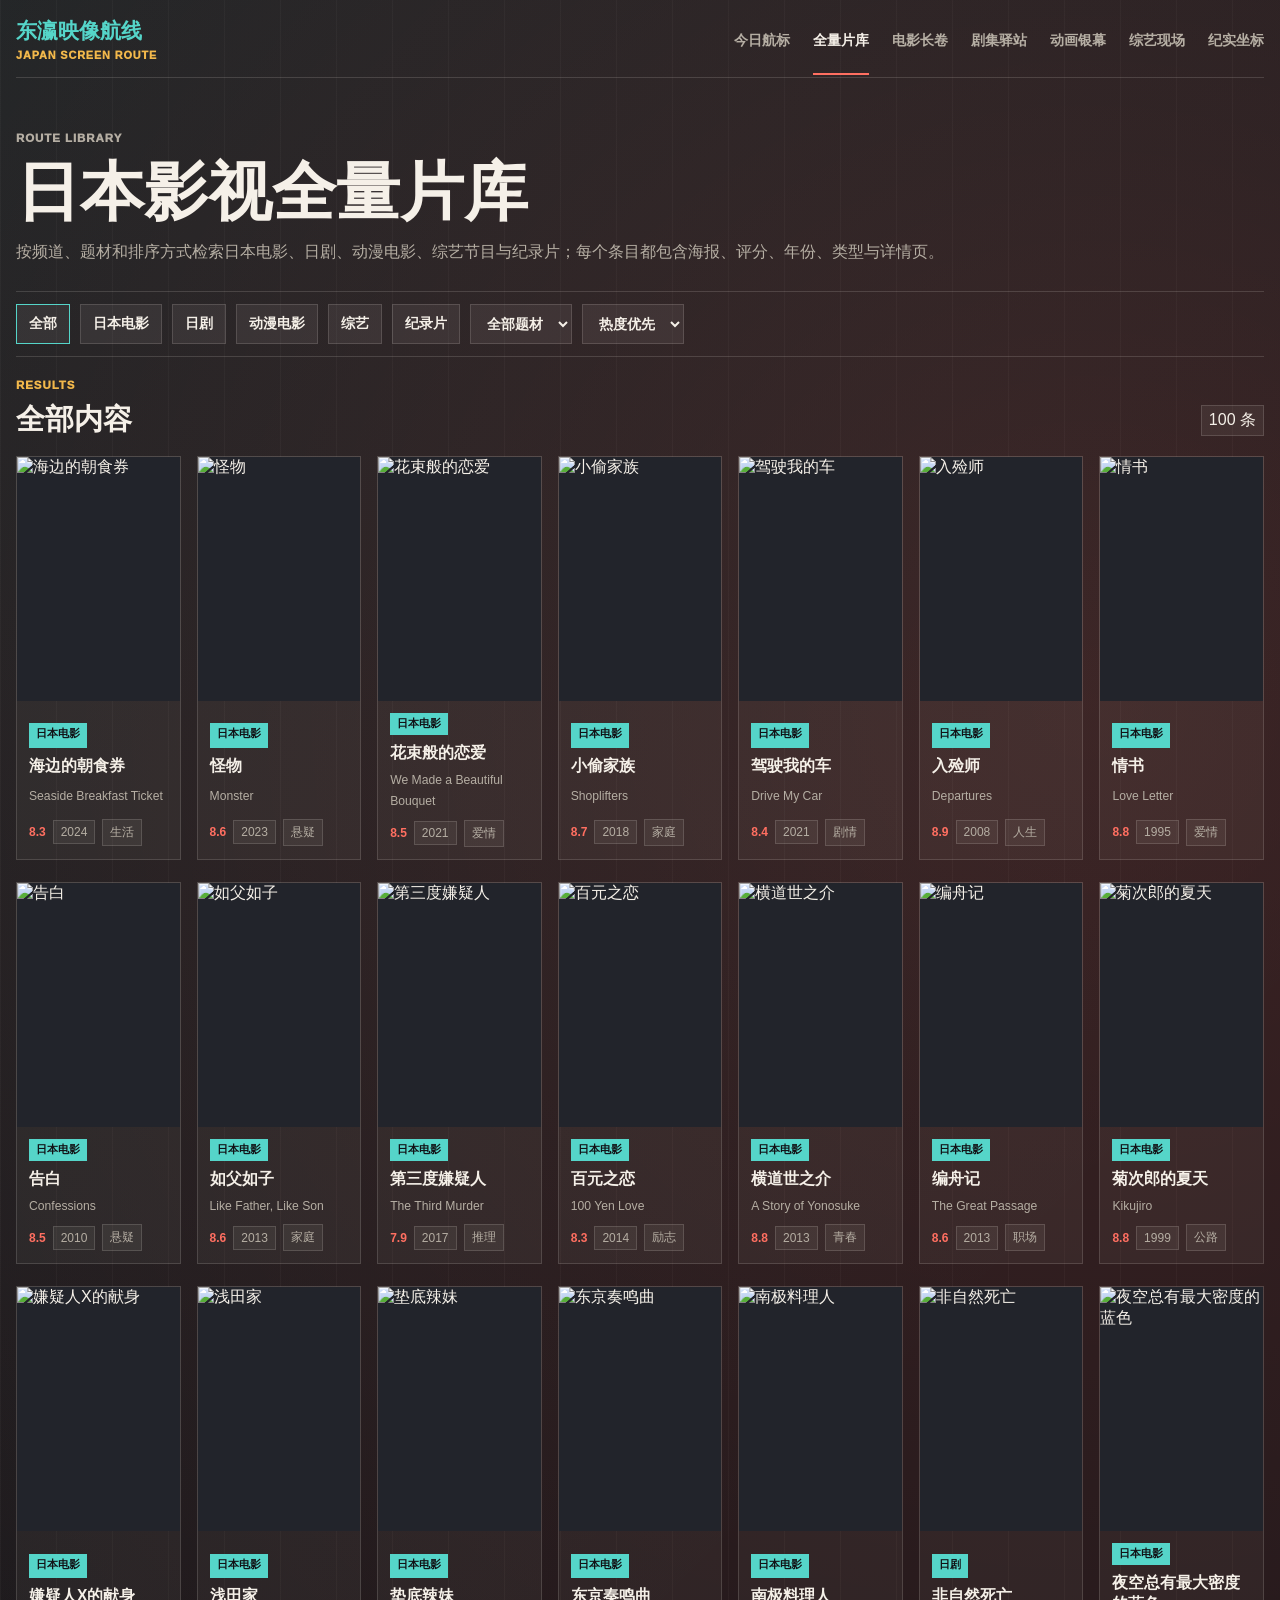
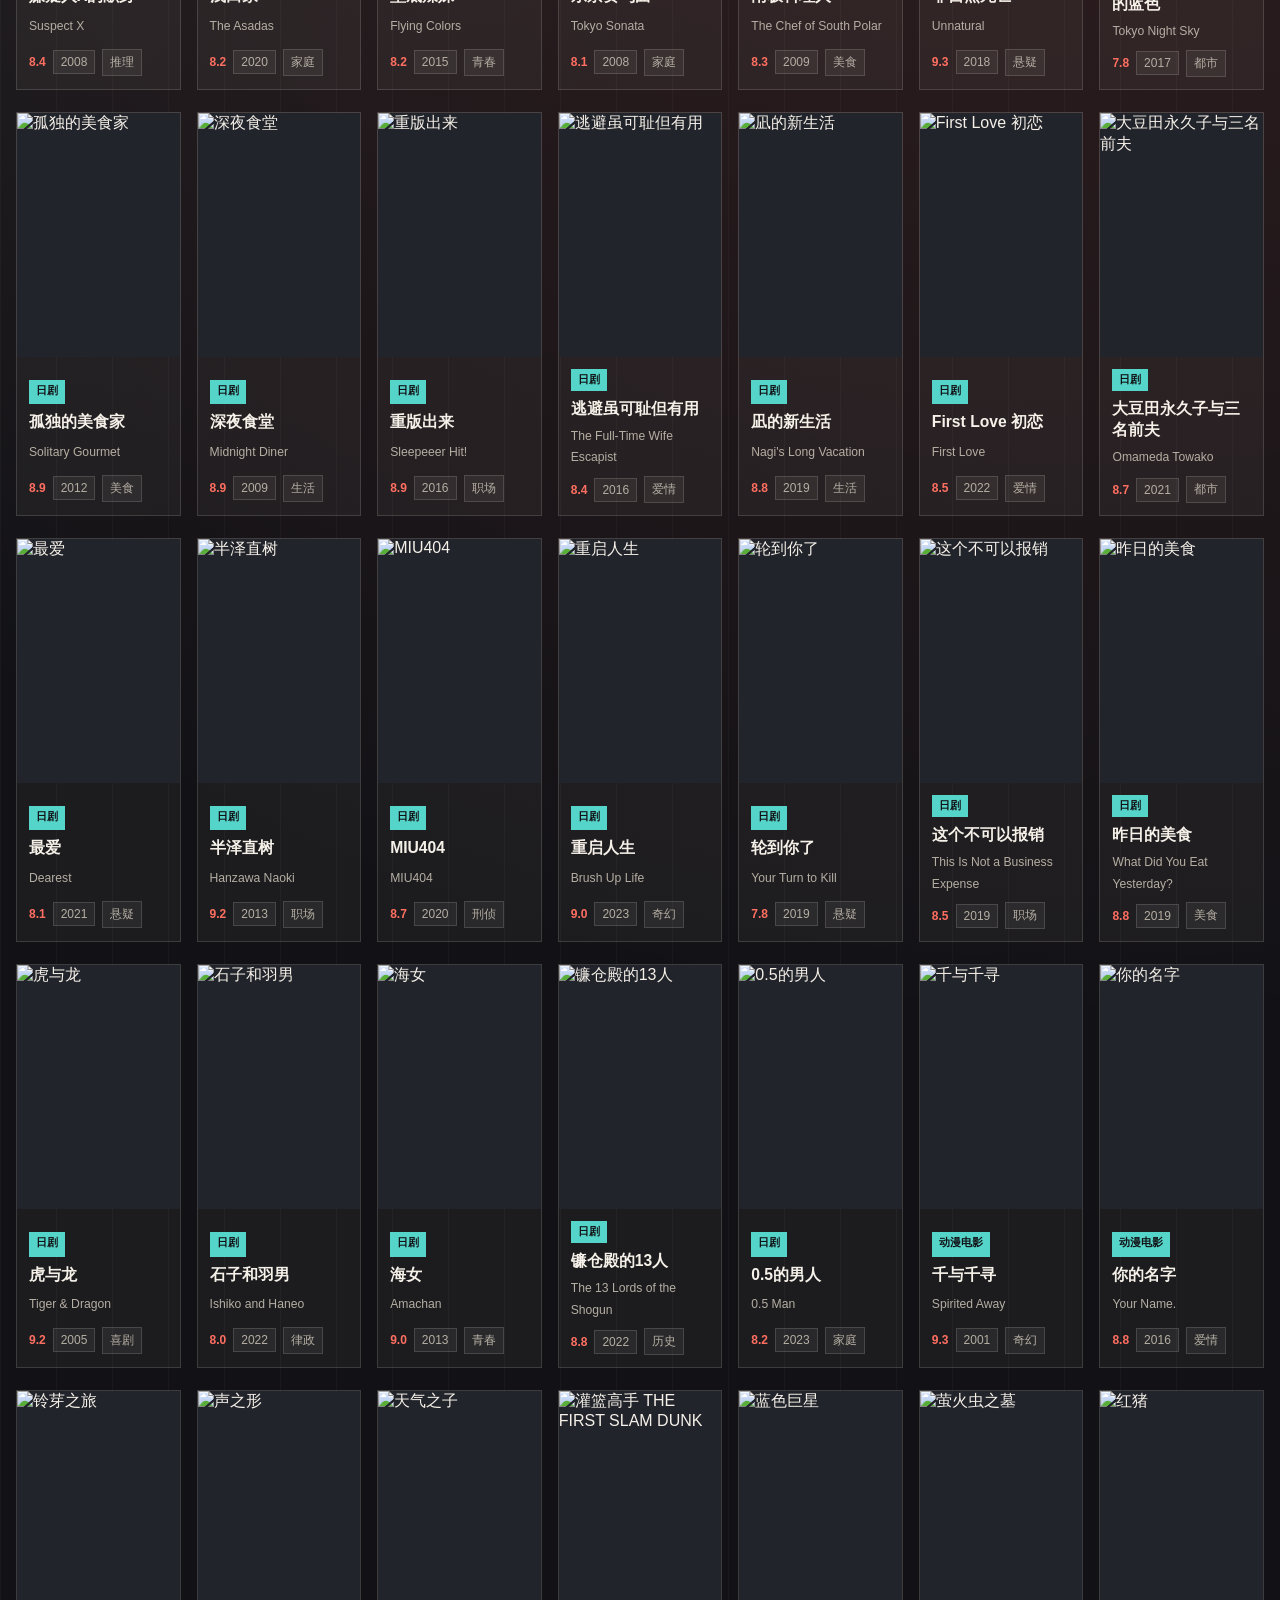
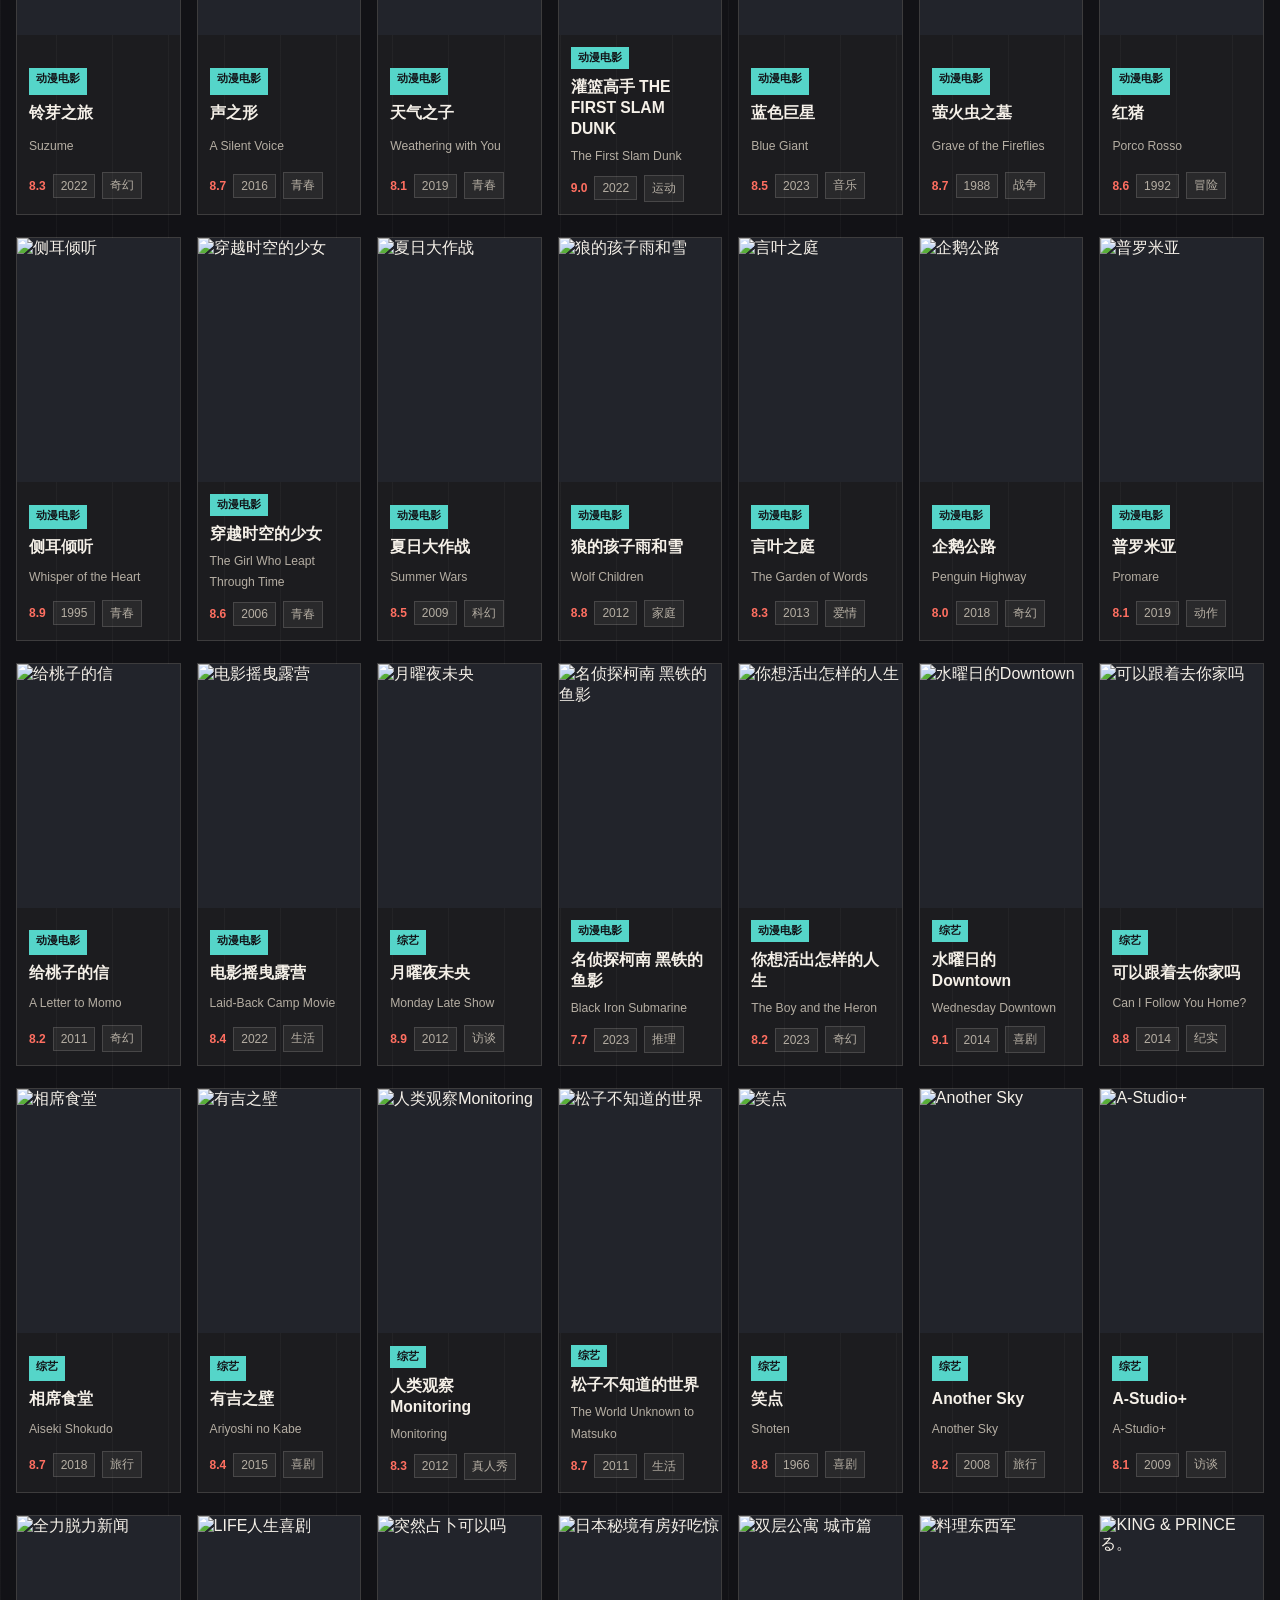
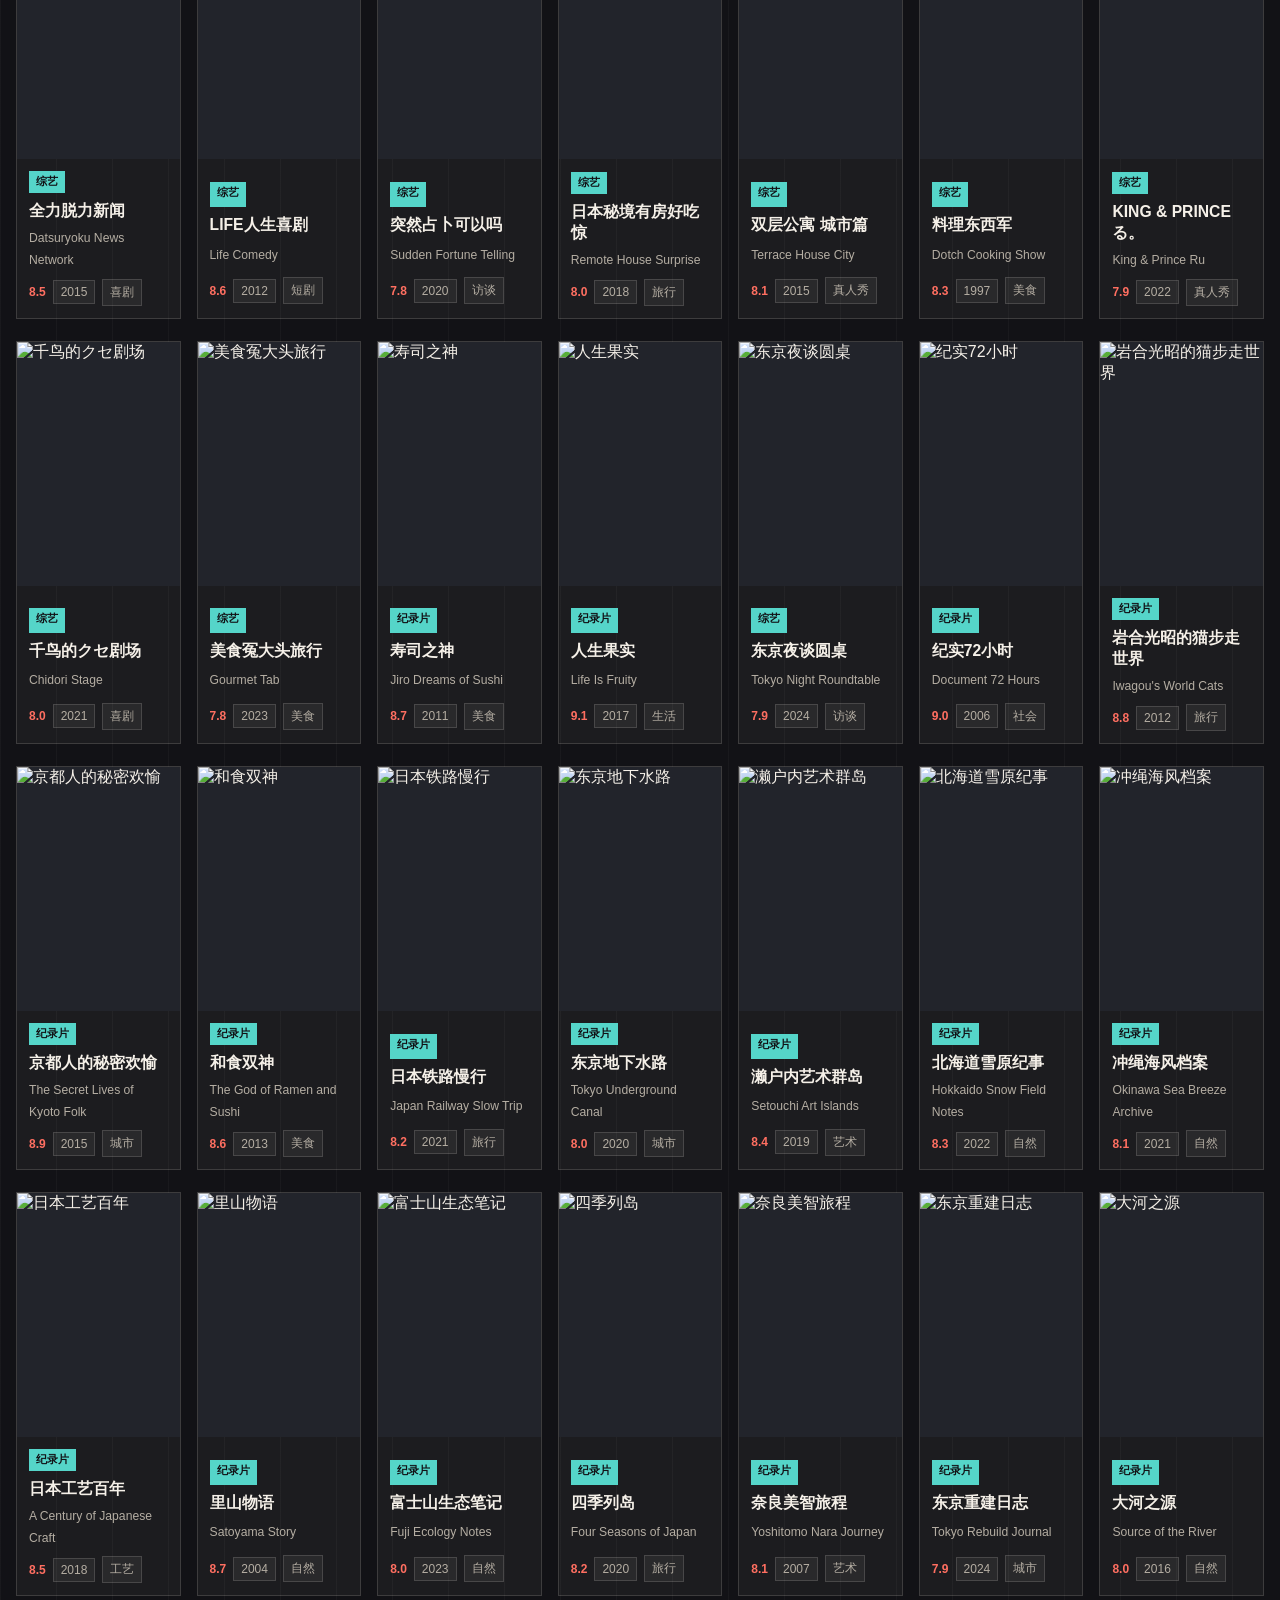
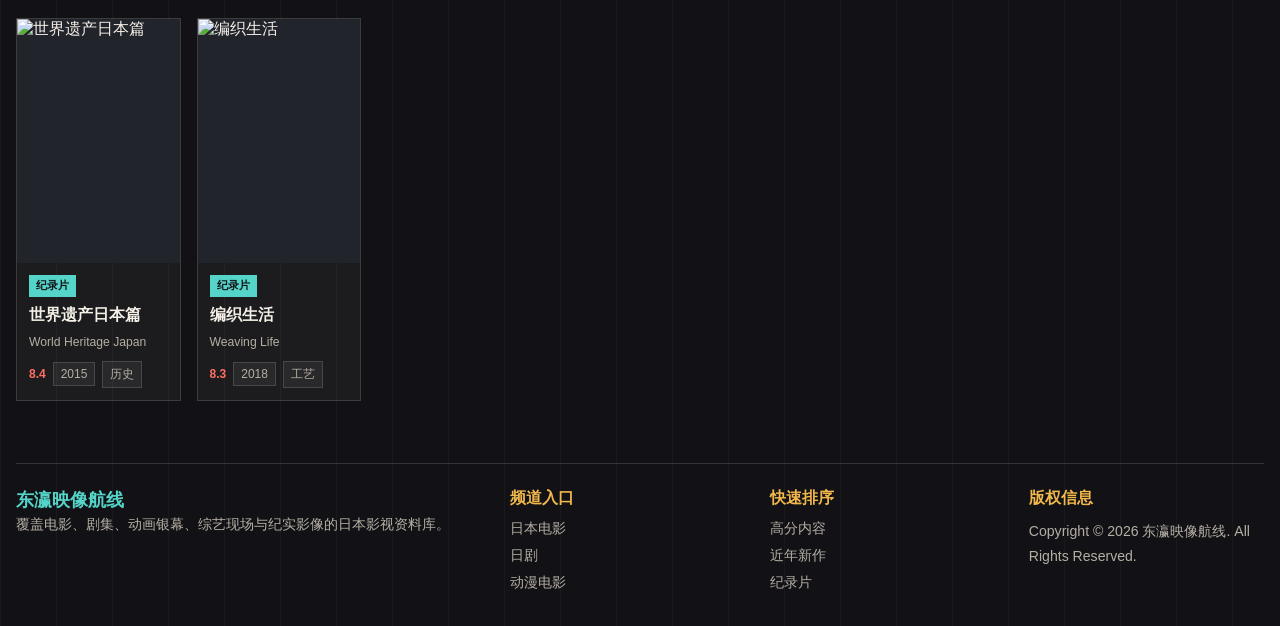
==== library.html @ 19ea22ec "Create site0004 Japan screen route" ====
<!doctype html>
<html lang="zh-CN">
  <head>
    <meta charset="UTF-8" />
    <meta name="viewport" content="width=device-width, initial-scale=1.0" />
    <title>东瀛映像航线片库_日本电影日剧动漫电影综艺纪录片80部以上内容大全</title>
    <meta name="keywords" content="东瀛映像航线片库,日本电影片库,日剧大全,日本动漫电影片单,日本综艺推荐,日本纪录片大全,高清日本影视资料,日本电影排行榜,日本影视检索" />
    <meta name="description" content="东瀛映像航线片库收录80部以上日本电影、日剧、动漫电影、综艺与纪录片条目，支持按频道、题材、热度、评分和年份筛选，覆盖高分经典、热门新作与冷门佳作。" />
    <link rel="stylesheet" href="./styles.css" />
  </head>
  <body data-page="library">
    <header class="masthead">
      <a class="brand" href="./index.html" aria-label="东瀛映像航线首页">
        <strong>东瀛映像航线</strong>
        <span>JAPAN SCREEN ROUTE</span>
      </a>
      <nav class="nav" aria-label="主导航">
        <a href="./index.html">今日航标</a>
        <a class="active" href="./library.html">全量片库</a>
        <a href="./library.html?kind=日本电影">电影长卷</a>
        <a href="./library.html?kind=日剧">剧集驿站</a>
        <a href="./library.html?kind=动漫电影">动画银幕</a>
        <a href="./library.html?kind=综艺">综艺现场</a>
        <a href="./library.html?kind=纪录片">纪实坐标</a>
      </nav>
    </header>

    <main>
      <section class="page-heading">
        <p class="label">Route Library</p>
        <h1>日本影视全量片库</h1>
        <p>按频道、题材和排序方式检索日本电影、日剧、动漫电影、综艺节目与纪录片；每个条目都包含海报、评分、年份、类型与详情页。</p>
      </section>

      <section class="toolline" aria-label="片库筛选">
        <button data-kind="全部">全部</button>
        <button data-kind="日本电影">日本电影</button>
        <button data-kind="日剧">日剧</button>
        <button data-kind="动漫电影">动漫电影</button>
        <button data-kind="综艺">综艺</button>
        <button data-kind="纪录片">纪录片</button>
        <select id="genreSelect" aria-label="题材筛选">
          <option value="">全部题材</option>
        </select>
        <select id="sortSelect" aria-label="片库排序">
          <option value="hot">热度优先</option>
          <option value="score">评分优先</option>
          <option value="year">年份优先</option>
        </select>
      </section>

      <section class="section compact">
        <div class="section-head">
          <div>
            <p class="label">Results</p>
            <h2 id="libraryTitle">全部内容</h2>
          </div>
          <span class="count" id="resultCount">0 条</span>
        </div>
        <div class="catalog-grid library-grid" id="libraryGrid"></div>
      </section>
    </main>

    <footer class="site-footer">
      <div>
        <strong>东瀛映像航线</strong>
        <p>覆盖电影、剧集、动画银幕、综艺现场与纪实影像的日本影视资料库。</p>
      </div>
      <div>
        <h3>频道入口</h3>
        <a href="./library.html?kind=日本电影">日本电影</a>
        <a href="./library.html?kind=日剧">日剧</a>
        <a href="./library.html?kind=动漫电影">动漫电影</a>
      </div>
      <div>
        <h3>快速排序</h3>
        <a href="./library.html?sort=score">高分内容</a>
        <a href="./library.html?sort=year">近年新作</a>
        <a href="./library.html?kind=纪录片">纪录片</a>
      </div>
      <div>
        <h3>版权信息</h3>
        <p>Copyright © 2026 东瀛映像航线. All Rights Reserved.</p>
      </div>
    </footer>
    <script src="./app.js"></script>
  </body>
</html>
---- styles.css ----
:root {
  color-scheme: dark;
  font-family: "Microsoft YaHei UI", "PingFang SC", "Noto Sans SC", Arial, sans-serif;
  --night: #121216;
  --deck: #191a1f;
  --panel: #22242b;
  --ink: #f5f0e8;
  --muted: #b5aea3;
  --line: rgba(245, 240, 232, .15);
  --teal: #55d5c9;
  --coral: #ff6f61;
  --amber: #f2b84b;
  --violet: #9a8cff;
}

* { box-sizing: border-box; }
html { scroll-behavior: smooth; }
body {
  margin: 0;
  min-height: 100vh;
  color: var(--ink);
  background:
    linear-gradient(135deg, rgba(85, 213, 201, .08), transparent 28%),
    radial-gradient(circle at 85% 10%, rgba(255, 111, 97, .18), transparent 30%),
    linear-gradient(90deg, rgba(245, 240, 232, .035) 1px, transparent 1px) 0 0 / 56px 56px,
    var(--night);
}
a { color: inherit; text-decoration: none; }
button, select { font: inherit; }
img { display: block; max-width: 100%; }
h1, h2, h3, p, figure { margin-top: 0; }

.masthead,
.hero,
.channel-strip,
.section,
.page-heading,
.toolline,
.site-footer {
  width: min(1480px, calc(100% - 32px));
  margin-left: auto;
  margin-right: auto;
}

.masthead {
  min-height: 78px;
  display: grid;
  grid-template-columns: auto minmax(0, 1fr);
  gap: 26px;
  align-items: center;
  border-bottom: 1px solid var(--line);
}
.brand { display: grid; gap: 4px; white-space: nowrap; }
.brand strong { color: var(--teal); font-size: 1.32rem; letter-spacing: 0; }
.brand span { color: var(--amber); font-size: .68rem; font-weight: 950; letter-spacing: .08em; }
.nav {
  display: flex;
  justify-content: end;
  gap: clamp(10px, 1.8vw, 24px);
  overflow-x: auto;
  white-space: nowrap;
  color: var(--muted);
  font-size: .9rem;
  font-weight: 850;
}
.nav a {
  padding: 28px 0 23px;
  border-bottom: 2px solid transparent;
}
.nav a.active,
.nav a:hover {
  color: var(--ink);
  border-color: var(--coral);
}

.hero {
  position: relative;
  display: grid;
  grid-template-columns: minmax(0, 1.08fr) minmax(300px, .58fr);
  gap: 22px;
  padding: 38px 0 26px;
  overflow: hidden;
}
.hero-art {
  position: absolute;
  inset: 38px 34% 26px 0;
  border: 1px solid var(--line);
  background:
    linear-gradient(90deg, rgba(18, 18, 22, .1) 0 8px, rgba(245, 240, 232, .16) 8px 10px, transparent 10px 28px),
    linear-gradient(160deg, rgba(85, 213, 201, .34), rgba(154, 140, 255, .18) 50%, rgba(255, 111, 97, .2));
  opacity: .55;
}
.hero-copy {
  position: relative;
  z-index: 1;
  min-height: 460px;
  display: grid;
  align-content: center;
  padding: clamp(20px, 4vw, 58px);
}
.label {
  margin-bottom: 12px;
  color: var(--amber);
  font-size: .72rem;
  font-weight: 950;
  letter-spacing: .08em;
  text-transform: uppercase;
}
h1 {
  max-width: 980px;
  margin-bottom: 18px;
  font-size: clamp(2.35rem, 5vw, 5.9rem);
  line-height: 1.03;
  letter-spacing: 0;
}
h2 {
  margin-bottom: 0;
  font-size: clamp(1.5rem, 2.3vw, 2.65rem);
  line-height: 1.12;
  letter-spacing: 0;
}
.hero-copy p:not(.label),
.page-heading p,
.site-footer p,
.catalog-body p,
.feature-row small,
.detail-layout article p {
  color: var(--muted);
  line-height: 1.78;
}
.hero-pick {
  position: relative;
  z-index: 1;
  min-height: 460px;
  border: 1px solid var(--line);
  background: var(--deck);
}
.hero-pick a {
  position: relative;
  display: block;
  height: 100%;
  overflow: hidden;
}
.hero-pick img {
  width: 100%;
  height: 100%;
  object-fit: cover;
  filter: saturate(1.08) contrast(1.04);
}
.hero-pick span {
  position: absolute;
  left: 14px;
  right: 14px;
  bottom: 14px;
  display: grid;
  gap: 5px;
  padding: 14px;
  background: rgba(18, 18, 22, .86);
  border: 1px solid var(--line);
  backdrop-filter: blur(8px);
}
.hero-pick b { font-size: 1.12rem; }
.hero-pick em {
  color: var(--teal);
  font-style: normal;
  font-weight: 900;
}

.channel-strip {
  display: grid;
  grid-template-columns: repeat(5, minmax(0, 1fr));
  border-top: 1px solid var(--line);
  border-bottom: 1px solid var(--line);
}
.channel-strip a {
  min-height: 122px;
  display: grid;
  gap: 7px;
  align-content: center;
  padding: 18px;
  border-right: 1px solid var(--line);
}
.channel-strip a:last-child { border-right: 0; }
.channel-strip a:hover { background: rgba(245, 240, 232, .055); }
.channel-strip span {
  color: var(--violet);
  font-size: .78rem;
  font-weight: 950;
  text-transform: uppercase;
}
.channel-strip b { color: var(--teal); font-size: 1.08rem; }
.channel-strip em {
  color: var(--muted);
  font-size: .82rem;
  font-style: normal;
  line-height: 1.5;
}

.section,
.page-heading {
  padding-top: 50px;
}
.section.compact { padding-top: 22px; }
.section-head {
  display: flex;
  align-items: end;
  justify-content: space-between;
  gap: 18px;
  margin-bottom: 20px;
}
.section-head.tight { margin-bottom: 14px; }
.section-head a,
.text-link {
  color: var(--teal);
  font-weight: 950;
}
.editorial {
  display: grid;
  grid-template-columns: minmax(0, 1.12fr) minmax(320px, .58fr);
  gap: 24px;
}
.feature-list {
  display: grid;
  border-top: 1px solid var(--line);
}
.feature-row {
  min-height: 112px;
  display: grid;
  grid-template-columns: 86px 1fr auto;
  gap: 14px;
  align-items: center;
  padding: 12px 0;
  border-bottom: 1px solid var(--line);
}
.feature-row img {
  width: 86px;
  aspect-ratio: 16 / 10;
  object-fit: cover;
  border: 1px solid var(--line);
}
.feature-row b,
.feature-row small {
  display: block;
}
.feature-row small {
  margin-top: 6px;
  font-size: .78rem;
}
.feature-row em {
  color: var(--coral);
  font-style: normal;
  font-weight: 950;
}
.pulse-board {
  align-self: start;
  padding: 20px;
  background: linear-gradient(180deg, rgba(245, 240, 232, .08), rgba(245, 240, 232, .035));
  border: 1px solid var(--line);
}
.pulse-board ol {
  list-style: none;
  padding: 0;
  margin: 18px 0 0;
  counter-reset: score;
}
.pulse-board li { counter-increment: score; }
.pulse-board a {
  min-height: 47px;
  display: grid;
  grid-template-columns: 34px 1fr auto;
  gap: 10px;
  align-items: center;
  border-top: 1px solid var(--line);
}
.pulse-board a::before {
  content: counter(score, decimal-leading-zero);
  color: var(--amber);
  font-weight: 950;
}
.pulse-board b { color: var(--coral); }

.catalog-grid {
  display: grid;
  grid-template-columns: repeat(auto-fill, minmax(172px, 1fr));
  gap: 22px 16px;
}
.library-grid {
  grid-template-columns: repeat(auto-fill, minmax(160px, 1fr));
}
.catalog-card {
  min-width: 0;
  background: rgba(245, 240, 232, .045);
  border: 1px solid var(--line);
}
.catalog-card a {
  display: grid;
  height: 100%;
}
.thumb {
  aspect-ratio: 2 / 3;
  overflow: hidden;
  background: var(--panel);
}
.thumb img {
  width: 100%;
  height: 100%;
  object-fit: cover;
  transition: transform .25s ease, filter .25s ease;
}
.catalog-card:hover .thumb img {
  transform: scale(1.04);
  filter: saturate(1.18);
}
.catalog-body {
  display: grid;
  gap: 7px;
  padding: 12px;
}
.catalog-body span {
  width: max-content;
  max-width: 100%;
  padding: 4px 7px;
  color: var(--night);
  background: var(--teal);
  font-size: .68rem;
  font-weight: 950;
}
.catalog-body h3 {
  margin-bottom: 0;
  font-size: .98rem;
  line-height: 1.34;
}
.catalog-body p {
  margin: 0;
  font-size: .76rem;
}
.catalog-body div,
.facts {
  display: flex;
  flex-wrap: wrap;
  gap: 7px;
  align-items: center;
  color: var(--muted);
  font-size: .75rem;
}
.catalog-body b { color: var(--coral); }
.catalog-body em,
.count,
.facts span {
  padding: 4px 7px;
  border: 1px solid var(--line);
  background: rgba(245, 240, 232, .06);
  font-style: normal;
}

.page-heading {
  max-width: 980px;
  margin-left: max(16px, calc((100vw - 1480px) / 2));
}
.page-heading h1 { margin-bottom: 12px; }
.toolline {
  margin-top: 24px;
  padding: 12px 0;
  display: flex;
  flex-wrap: wrap;
  gap: 10px;
  border-top: 1px solid var(--line);
  border-bottom: 1px solid var(--line);
}
.toolline button,
.toolline select {
  min-height: 40px;
  padding: 0 12px;
  color: var(--ink);
  background: rgba(245, 240, 232, .07);
  border: 1px solid var(--line);
  font-size: .88rem;
  font-weight: 850;
}
.toolline button:hover,
.toolline button.active,
.toolline select:focus {
  border-color: var(--teal);
  outline: 0;
}
.toolline select option {
  color: #121216;
  background: #f5f0e8;
}

.detail-layout {
  width: min(1180px, calc(100% - 32px));
  margin: 42px auto 0;
  display: grid;
  grid-template-columns: minmax(230px, 340px) minmax(0, 1fr);
  gap: 26px;
}
.detail-layout figure {
  margin: 0;
  border: 1px solid var(--line);
  background: var(--panel);
}
.detail-layout figure img {
  width: 100%;
  aspect-ratio: 2 / 3;
  object-fit: cover;
}
.detail-layout article {
  align-self: center;
  padding: clamp(22px, 4vw, 48px);
  background: linear-gradient(180deg, rgba(245, 240, 232, .07), rgba(245, 240, 232, .03));
  border-top: 2px solid var(--teal);
  border-bottom: 1px solid var(--line);
}
.detail-layout .sub {
  color: var(--amber);
  font-weight: 900;
}
.facts { margin: 14px 0 20px; }

.site-footer {
  margin-top: 62px;
  margin-bottom: 26px;
  padding: 24px 0 0;
  display: grid;
  grid-template-columns: minmax(260px, 1.2fr) repeat(3, minmax(150px, .6fr));
  gap: 24px;
  border-top: 1px solid var(--line);
}
.site-footer strong {
  color: var(--teal);
  font-size: 1.12rem;
}
.site-footer h3 {
  margin: 0 0 10px;
  color: var(--amber);
  font-size: .98rem;
}
.site-footer a,
.site-footer p {
  display: block;
  margin: 0 0 8px;
  color: var(--muted);
  font-size: .88rem;
}
.site-footer a:hover { color: var(--ink); }

@media (max-width: 1080px) {
  .masthead,
  .hero,
  .editorial,
  .detail-layout {
    grid-template-columns: 1fr;
  }
  .nav { justify-content: start; }
  .hero-art { inset: 38px 0 26px; }
  .hero-copy,
  .hero-pick { min-height: 340px; }
  .channel-strip { grid-template-columns: repeat(3, minmax(0, 1fr)); }
  .site-footer { grid-template-columns: repeat(2, minmax(0, 1fr)); }
}

@media (max-width: 680px) {
  .masthead { gap: 8px; }
  .brand { padding-top: 16px; }
  .nav a { padding: 14px 0 16px; }
  .hero { padding-top: 24px; }
  .hero-copy { padding: 20px; min-height: 320px; }
  .hero-pick { min-height: 320px; }
  h1 { font-size: 2.28rem; }
  .channel-strip,
  .site-footer { grid-template-columns: 1fr; }
  .channel-strip a {
    min-height: 98px;
    border-right: 0;
    border-bottom: 1px solid var(--line);
  }
  .catalog-grid,
  .library-grid { grid-template-columns: repeat(2, minmax(0, 1fr)); }
  .feature-row { grid-template-columns: 76px 1fr auto; }
  .feature-row img { width: 76px; }
}
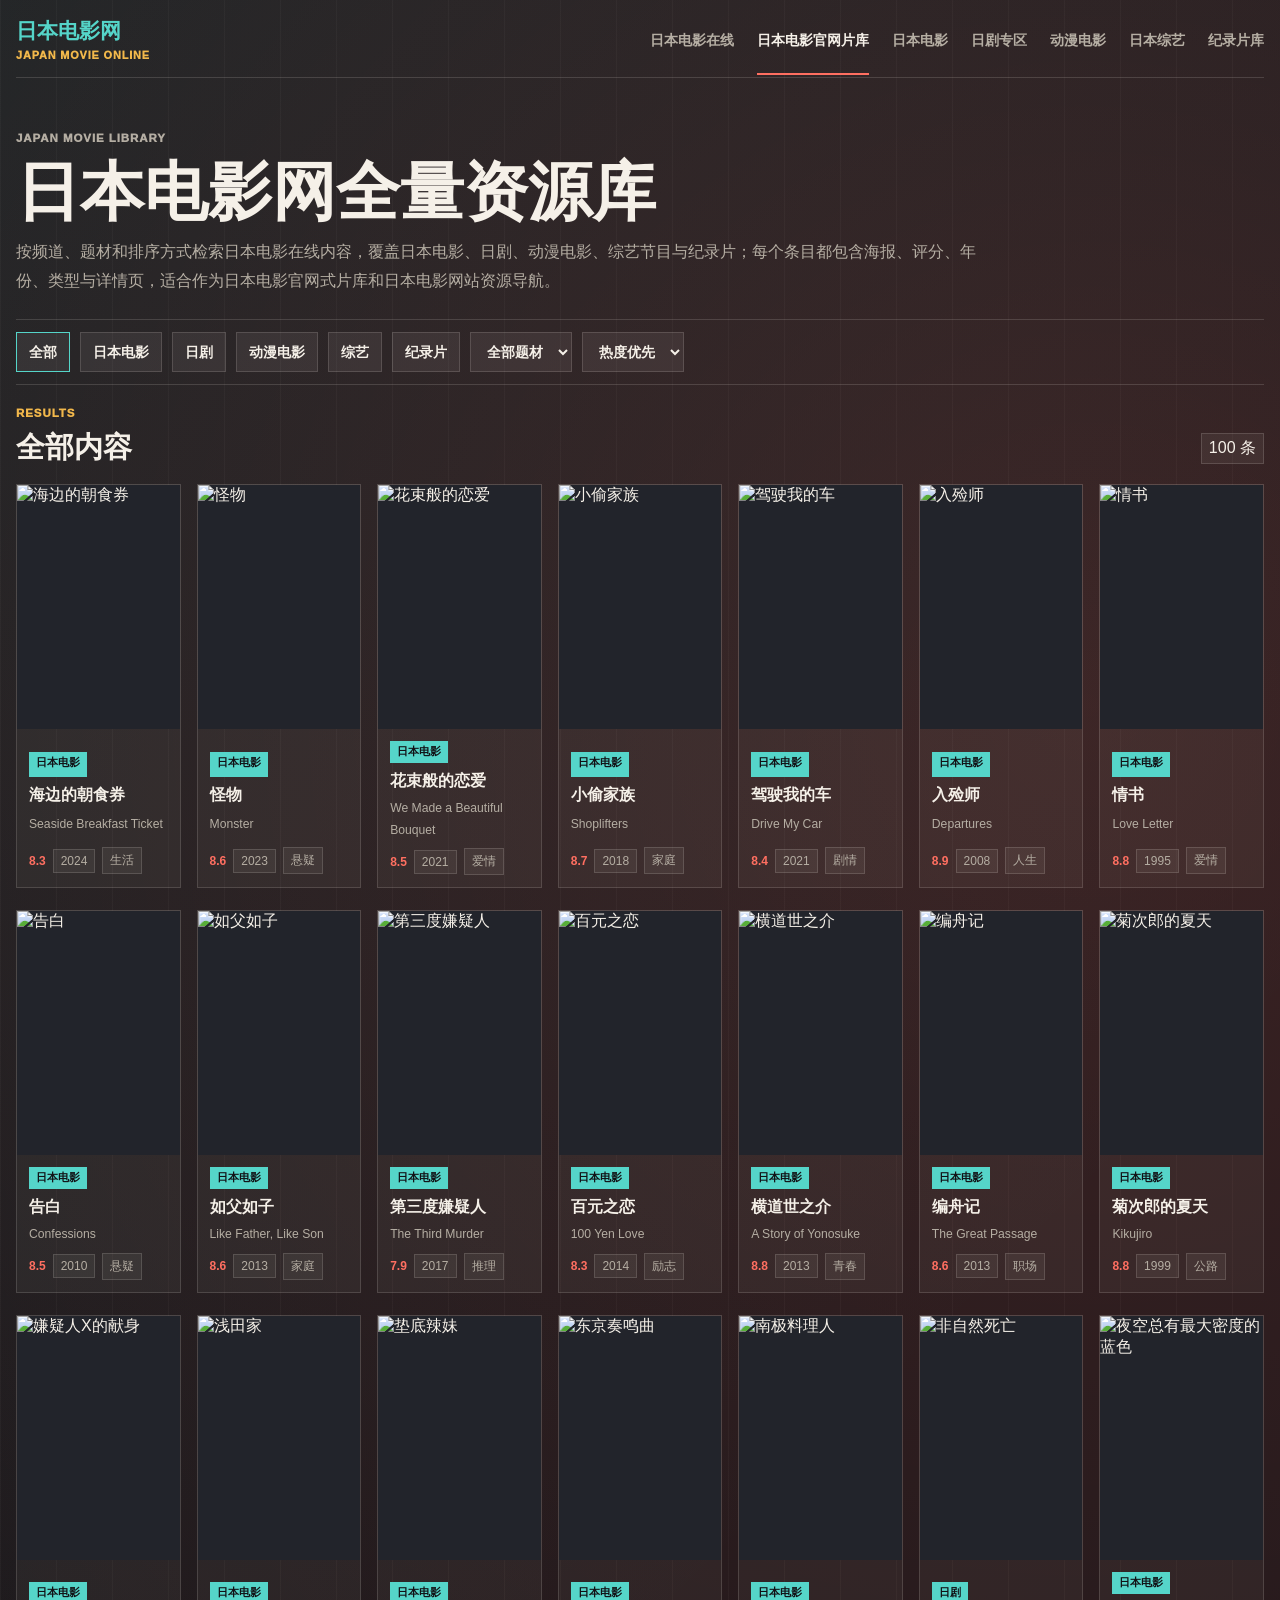
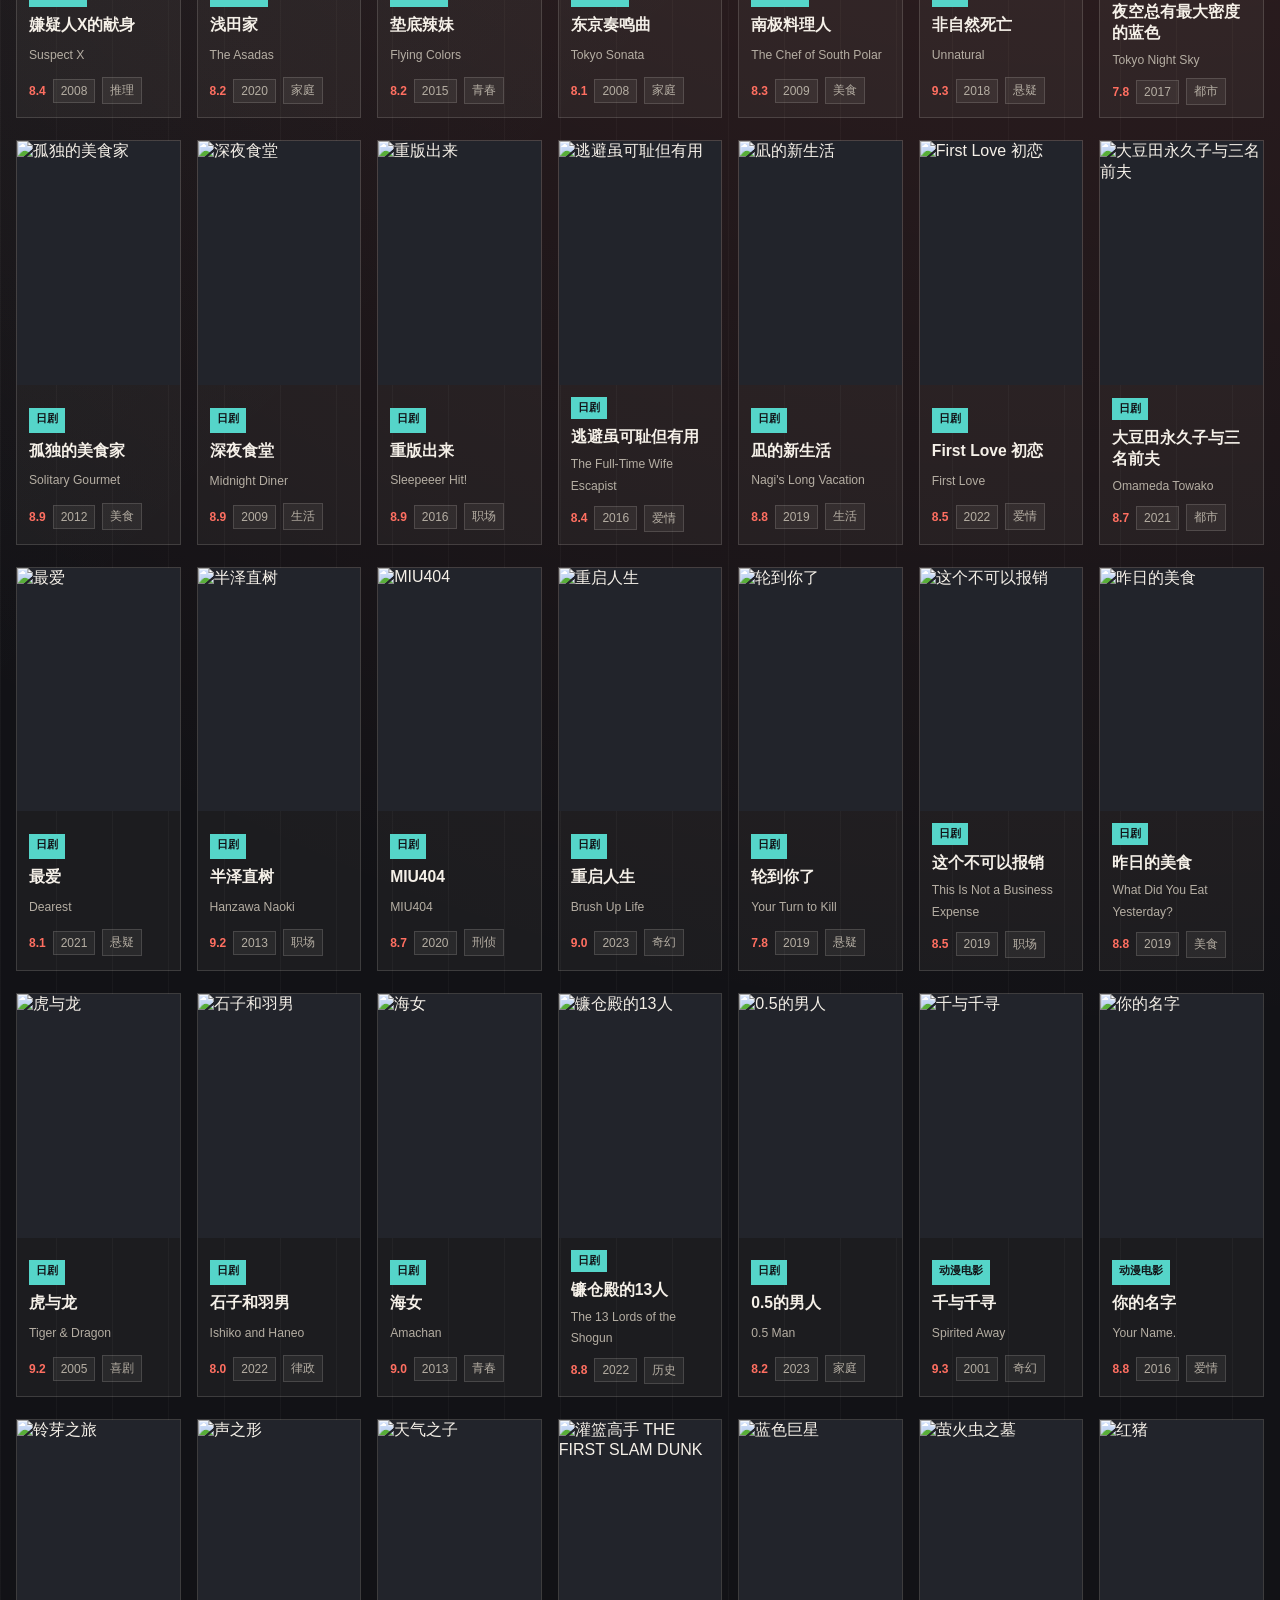
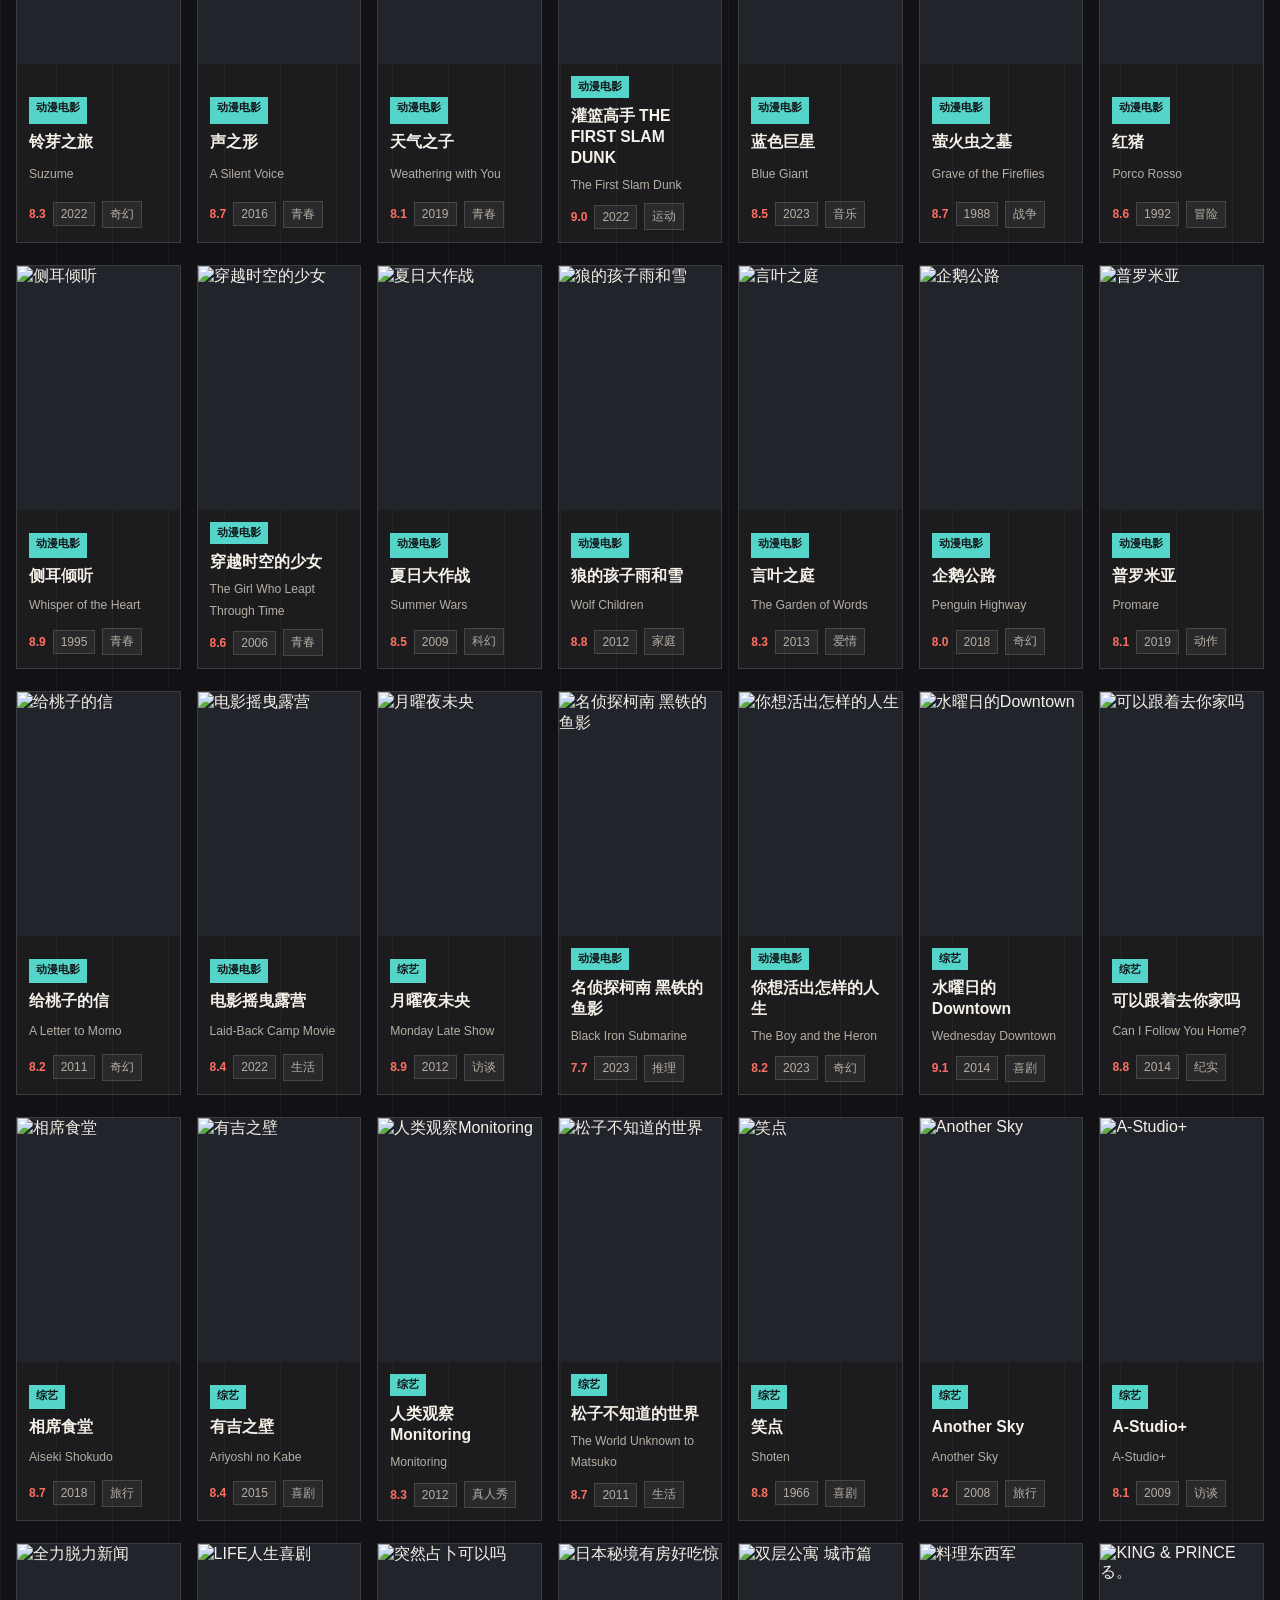
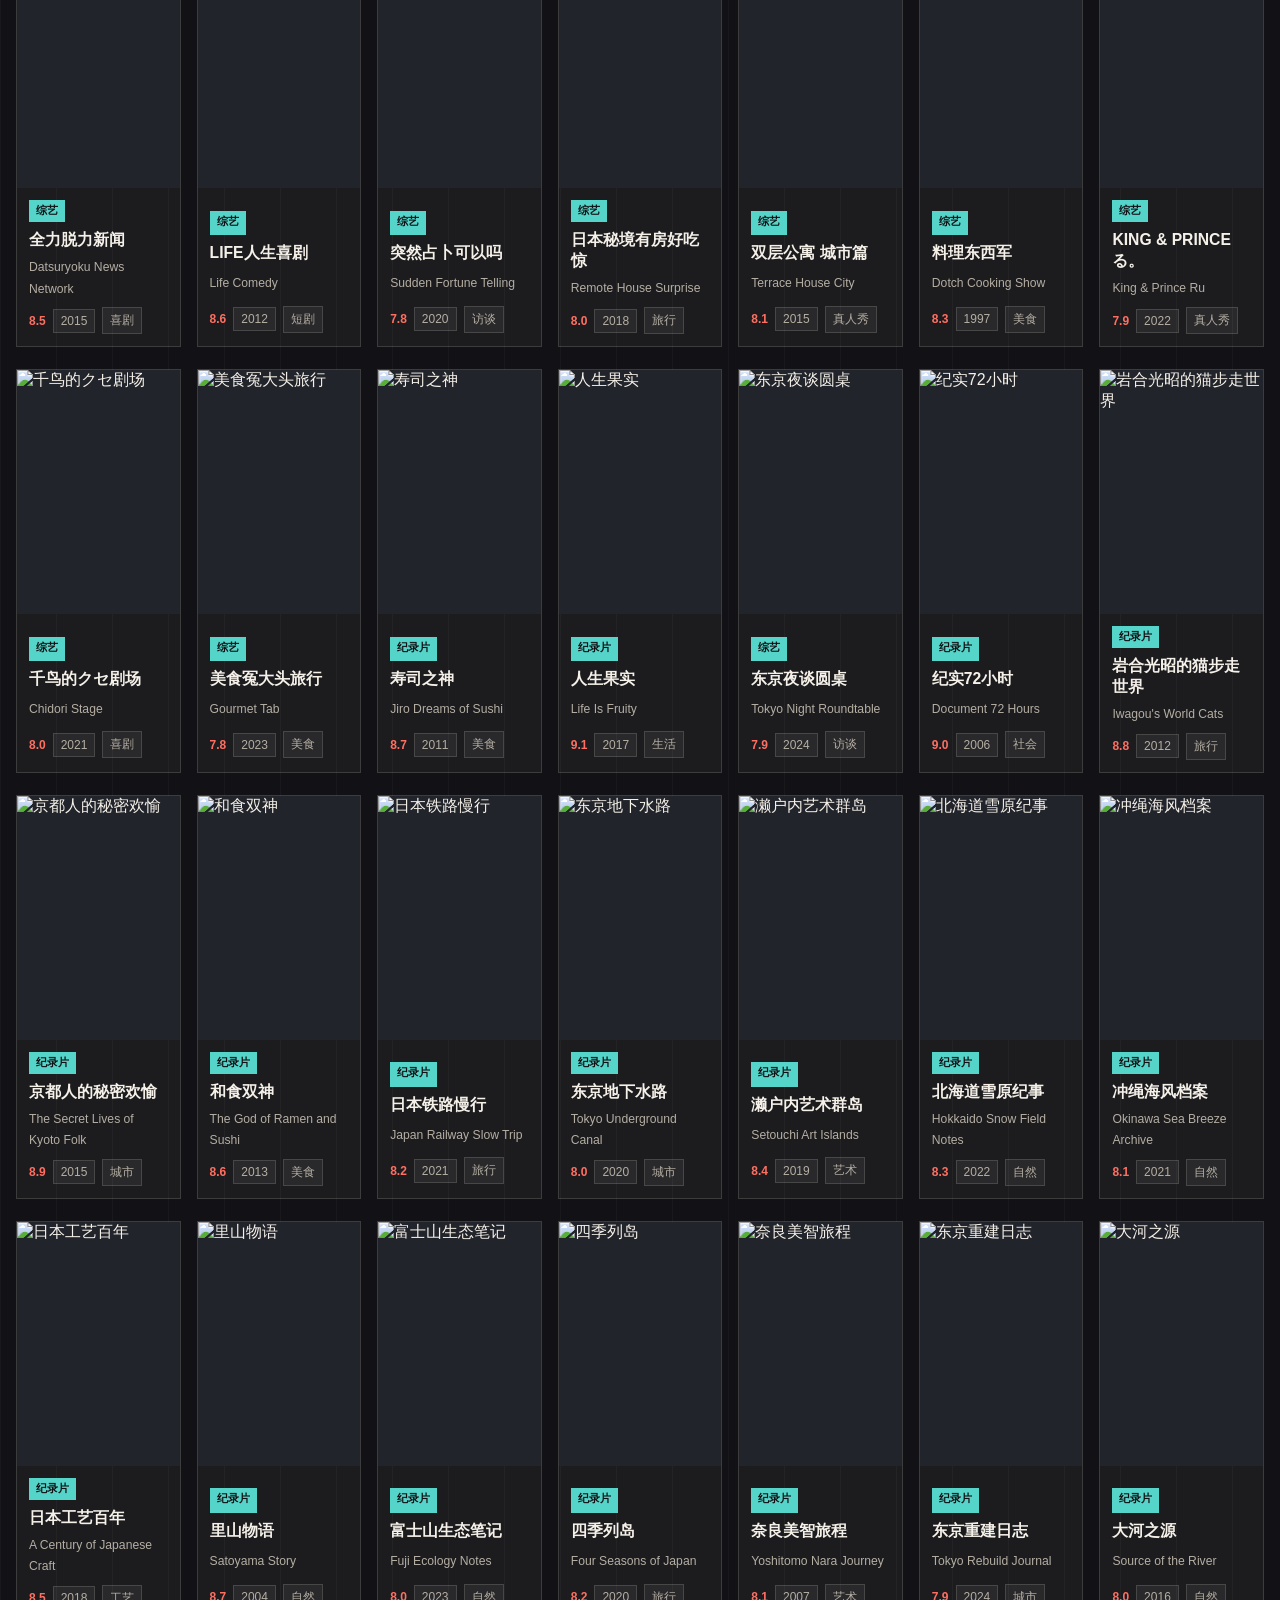
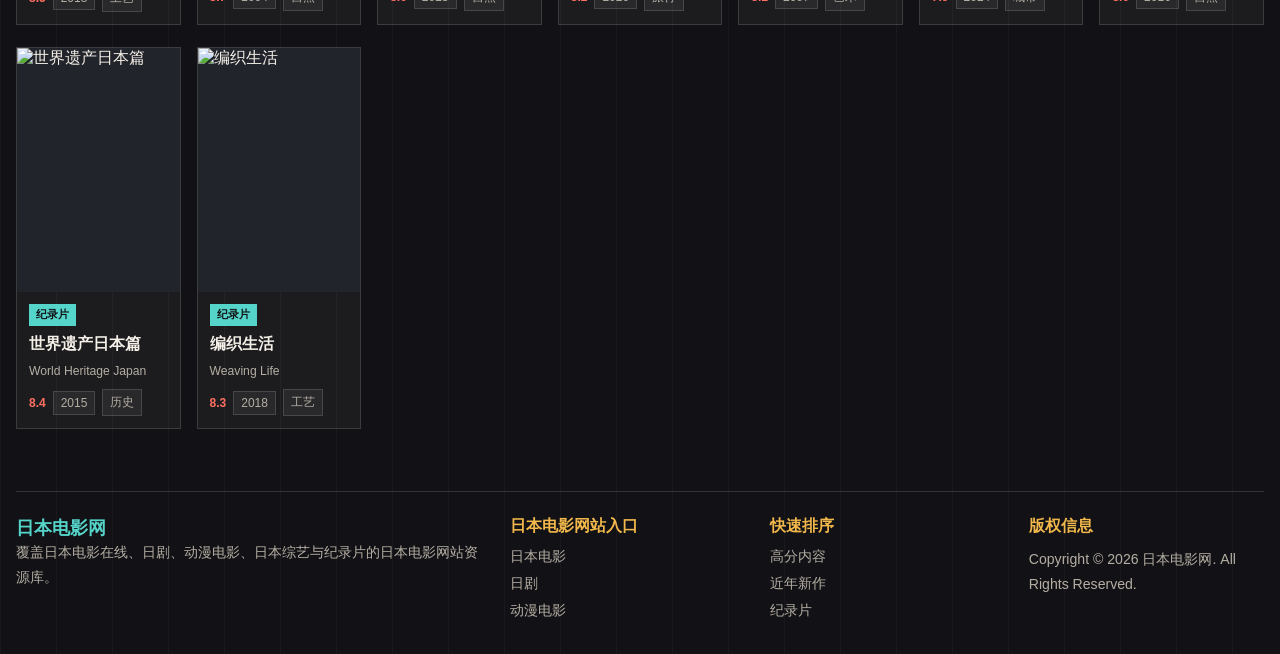
==== commit c9309c1d: "Refocus content for Japan movie keywords" ====
--- a/library.html
+++ b/library.html
@@ -3,33 +3,33 @@
   <head>
     <meta charset="UTF-8" />
     <meta name="viewport" content="width=device-width, initial-scale=1.0" />
-    <title>东瀛映像航线片库_日本电影日剧动漫电影综艺纪录片80部以上内容大全</title>
-    <meta name="keywords" content="东瀛映像航线片库,日本电影片库,日剧大全,日本动漫电影片单,日本综艺推荐,日本纪录片大全,高清日本影视资料,日本电影排行榜,日本影视检索" />
-    <meta name="description" content="东瀛映像航线片库收录80部以上日本电影、日剧、动漫电影、综艺与纪录片条目，支持按频道、题材、热度、评分和年份筛选，覆盖高分经典、热门新作与冷门佳作。" />
+    <title>日本电影在线观看-海量资源库日系精品聚合-日本电影精彩视频高清在线观看平台</title>
+    <meta name="keywords" content="日本电影,在线观看,海量资源,日本视频,精彩视频,观看平台,高清在线" />
+    <meta name="description" content="日本电影在线观看是2026年全新升级的在线影院，聚合日本全分区海量影视资源，涵盖日剧、电影、动漫、综艺、纪录片等。支持多端同步访问，海量高清精彩视频每日更新，无需下载即可观看，全部免费开放。" />
     <link rel="stylesheet" href="./styles.css" />
   </head>
   <body data-page="library">
     <header class="masthead">
-      <a class="brand" href="./index.html" aria-label="东瀛映像航线首页">
-        <strong>东瀛映像航线</strong>
-        <span>JAPAN SCREEN ROUTE</span>
+      <a class="brand" href="./index.html" aria-label="日本电影网首页">
+        <strong>日本电影网</strong>
+        <span>JAPAN MOVIE ONLINE</span>
       </a>
       <nav class="nav" aria-label="主导航">
-        <a href="./index.html">今日航标</a>
-        <a class="active" href="./library.html">全量片库</a>
-        <a href="./library.html?kind=日本电影">电影长卷</a>
-        <a href="./library.html?kind=日剧">剧集驿站</a>
-        <a href="./library.html?kind=动漫电影">动画银幕</a>
-        <a href="./library.html?kind=综艺">综艺现场</a>
-        <a href="./library.html?kind=纪录片">纪实坐标</a>
+        <a href="./index.html">日本电影在线</a>
+        <a class="active" href="./library.html">日本电影官网片库</a>
+        <a href="./library.html?kind=日本电影">日本电影</a>
+        <a href="./library.html?kind=日剧">日剧专区</a>
+        <a href="./library.html?kind=动漫电影">动漫电影</a>
+        <a href="./library.html?kind=综艺">日本综艺</a>
+        <a href="./library.html?kind=纪录片">纪录片库</a>
       </nav>
     </header>
 
     <main>
       <section class="page-heading">
-        <p class="label">Route Library</p>
-        <h1>日本影视全量片库</h1>
-        <p>按频道、题材和排序方式检索日本电影、日剧、动漫电影、综艺节目与纪录片；每个条目都包含海报、评分、年份、类型与详情页。</p>
+        <p class="label">Japan Movie Library</p>
+        <h1>日本电影网全量资源库</h1>
+        <p>按频道、题材和排序方式检索日本电影在线内容，覆盖日本电影、日剧、动漫电影、综艺节目与纪录片；每个条目都包含海报、评分、年份、类型与详情页，适合作为日本电影官网式片库和日本电影网站资源导航。</p>
       </section>
 
       <section class="toolline" aria-label="片库筛选">
@@ -63,11 +63,11 @@
 
     <footer class="site-footer">
       <div>
-        <strong>东瀛映像航线</strong>
-        <p>覆盖电影、剧集、动画银幕、综艺现场与纪实影像的日本影视资料库。</p>
+        <strong>日本电影网</strong>
+        <p>覆盖日本电影在线、日剧、动漫电影、日本综艺与纪录片的日本电影网站资源库。</p>
       </div>
       <div>
-        <h3>频道入口</h3>
+        <h3>日本电影网站入口</h3>
         <a href="./library.html?kind=日本电影">日本电影</a>
         <a href="./library.html?kind=日剧">日剧</a>
         <a href="./library.html?kind=动漫电影">动漫电影</a>
@@ -80,7 +80,7 @@
       </div>
       <div>
         <h3>版权信息</h3>
-        <p>Copyright © 2026 东瀛映像航线. All Rights Reserved.</p>
+        <p>Copyright © 2026 日本电影网. All Rights Reserved.</p>
       </div>
     </footer>
     <script src="./app.js"></script>
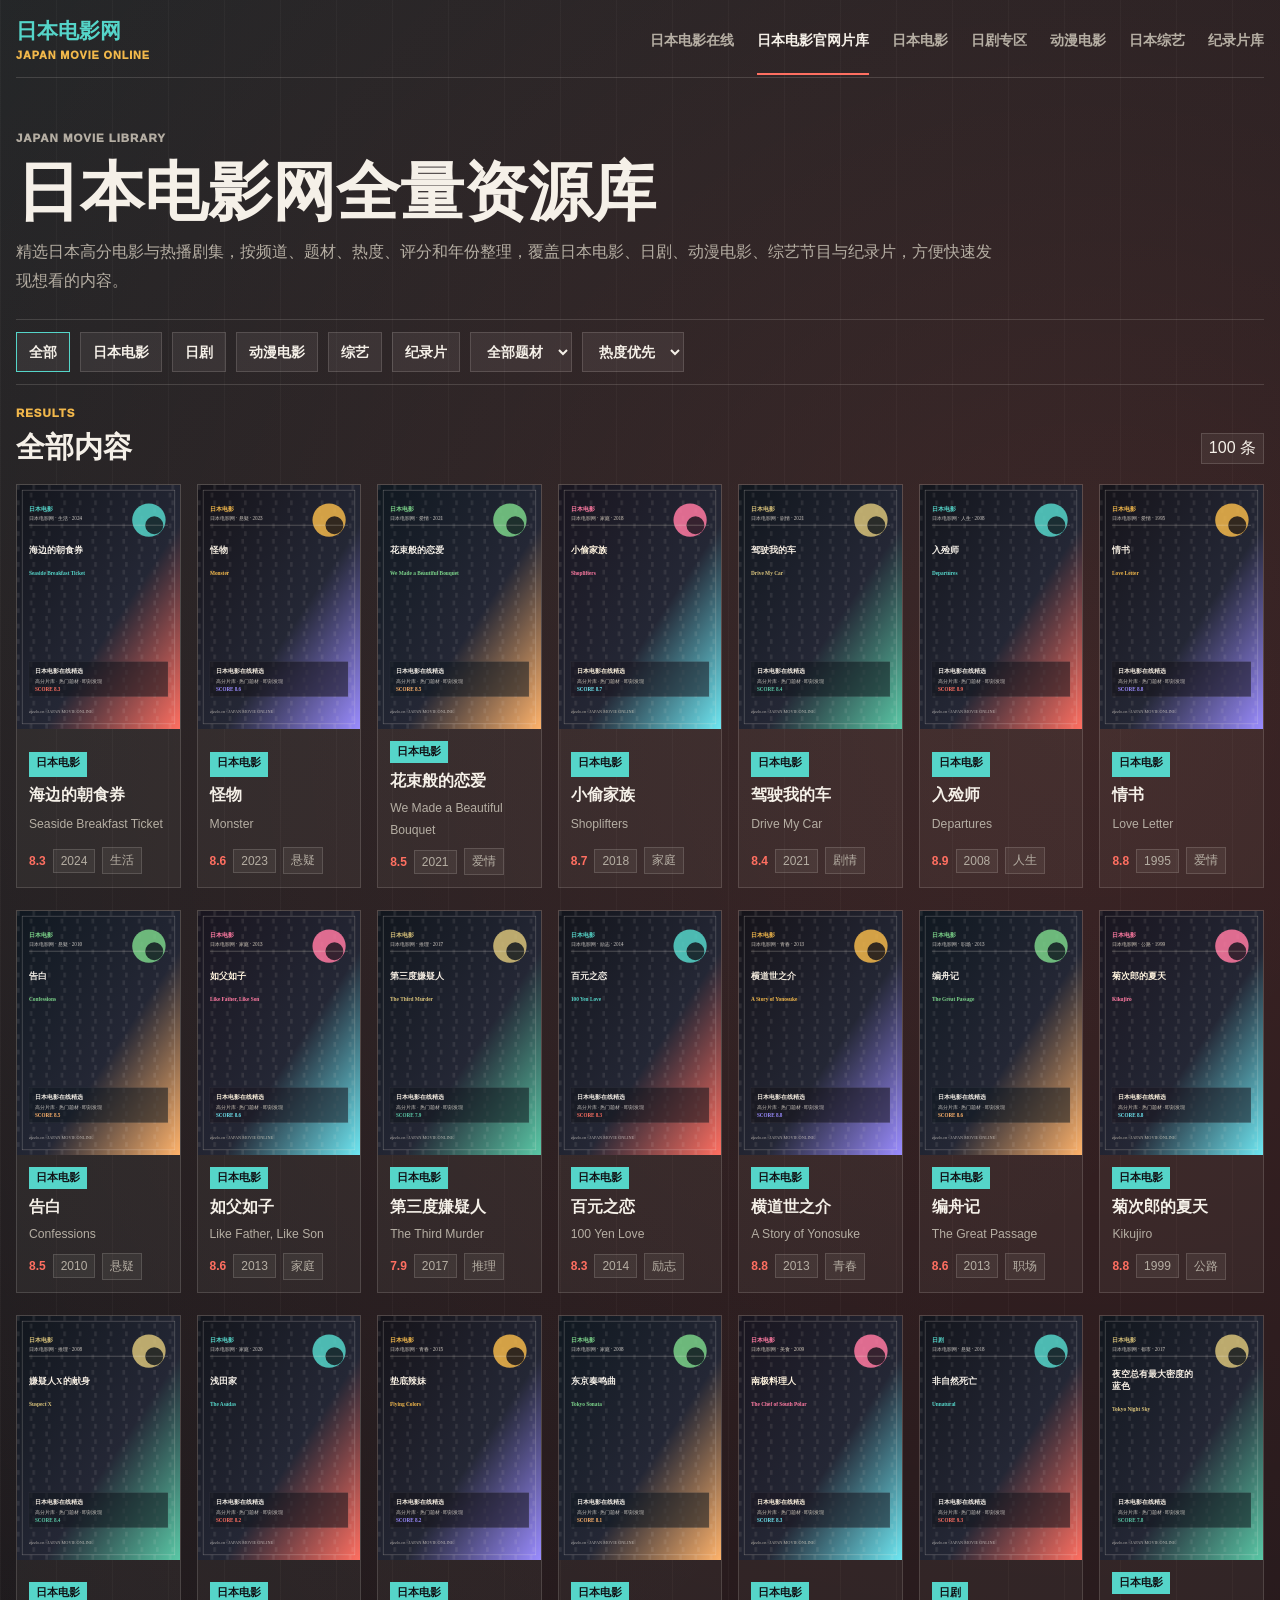
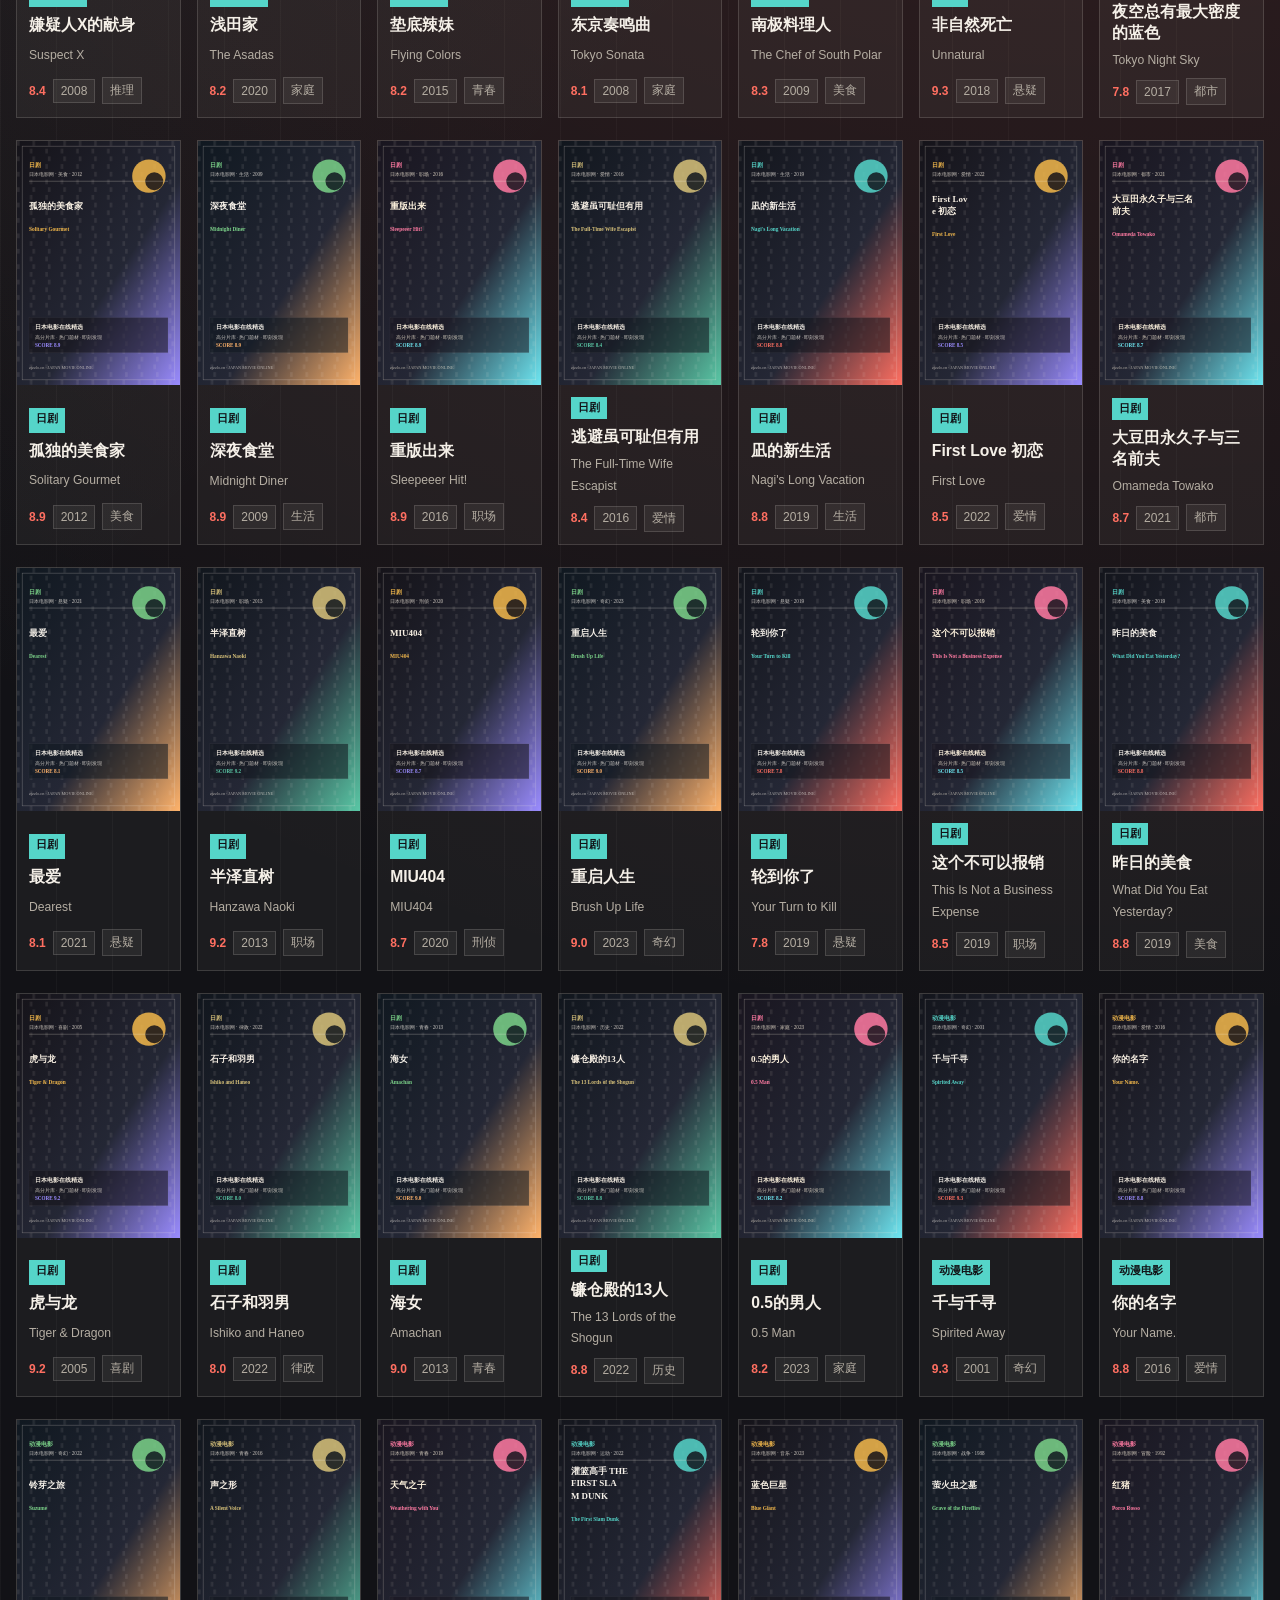
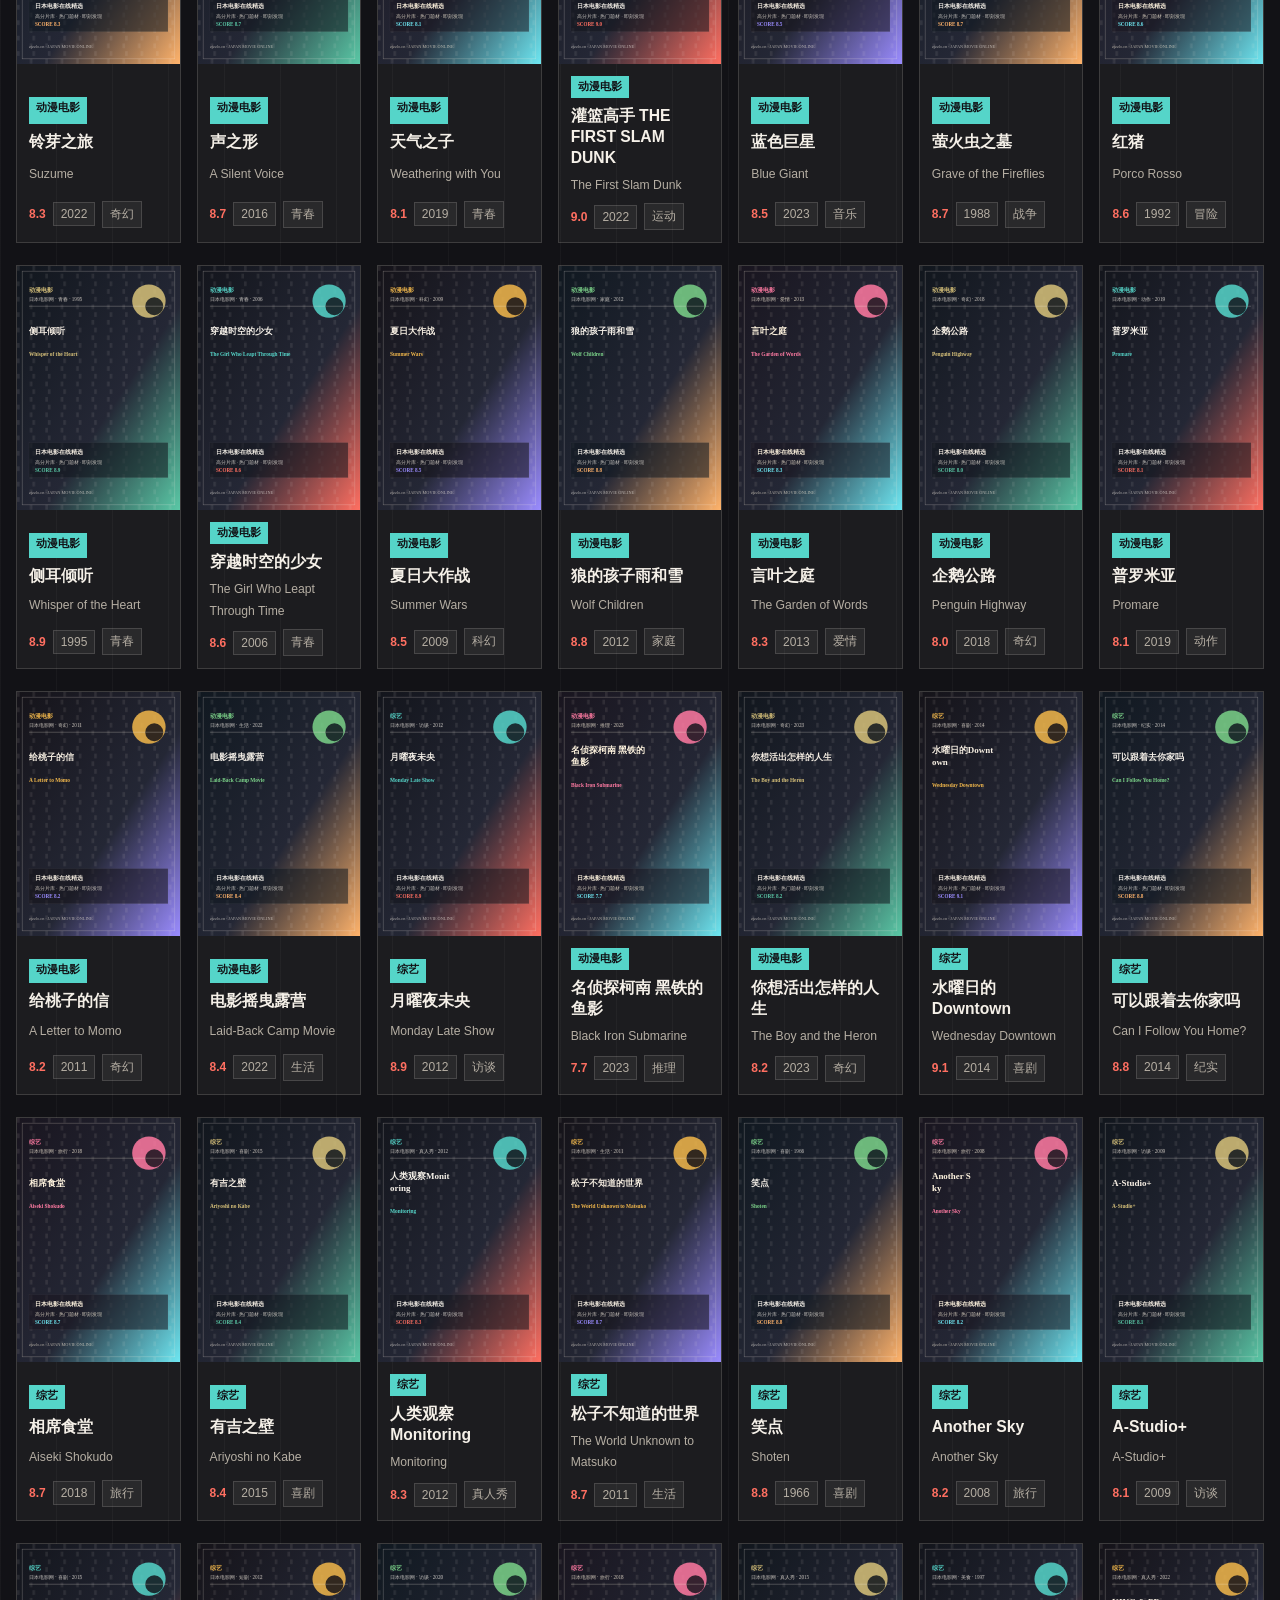
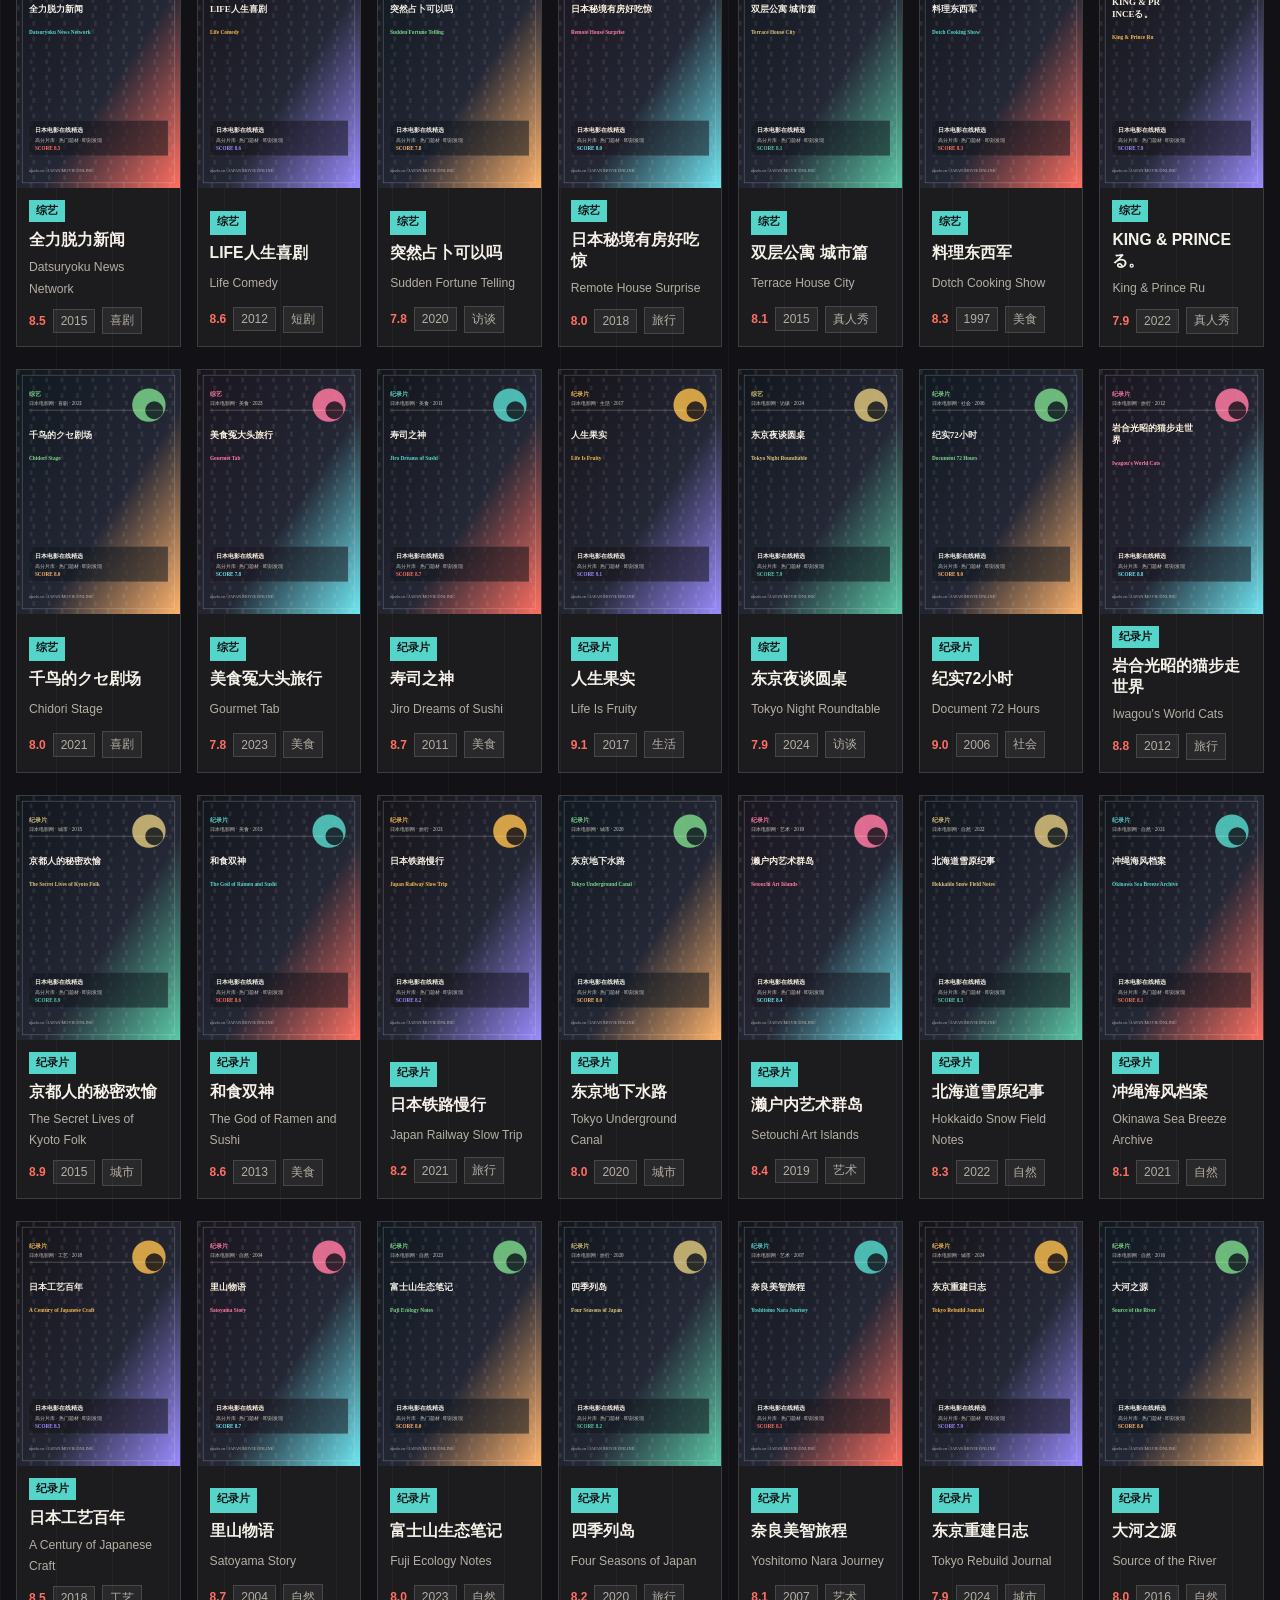
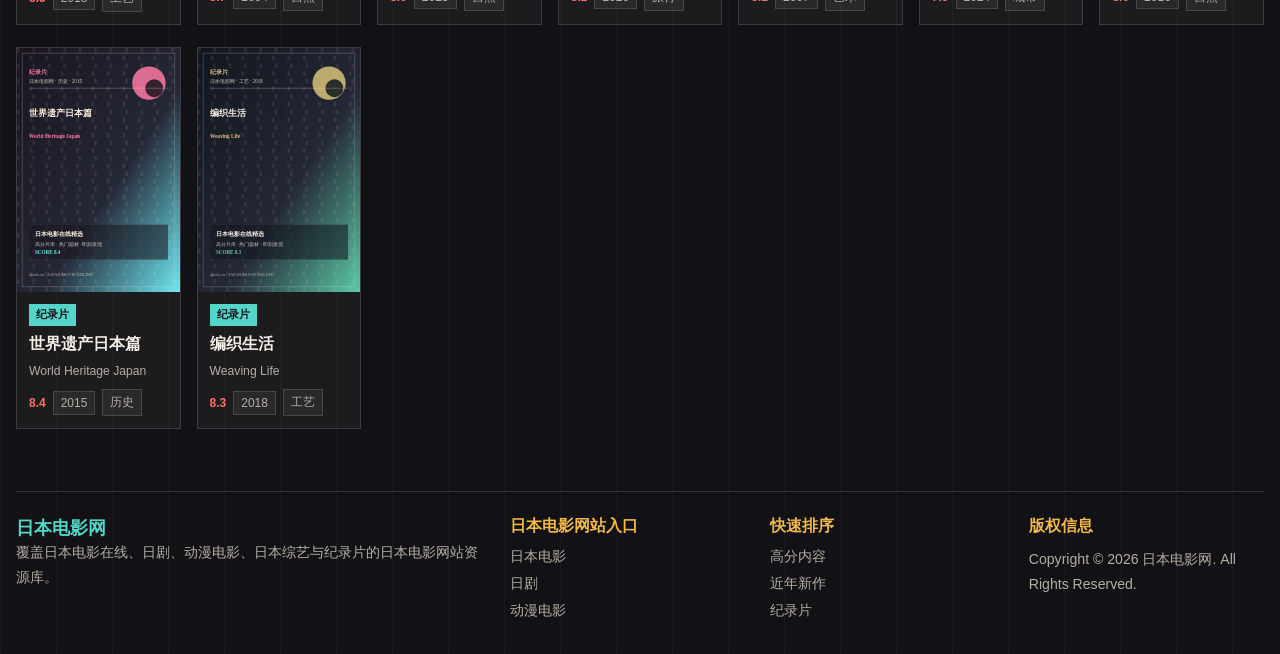
==== commit 01851d9b: "Remove internal-facing copy" ====
--- a/library.html
+++ b/library.html
@@ -29,7 +29,7 @@
       <section class="page-heading">
         <p class="label">Japan Movie Library</p>
         <h1>日本电影网全量资源库</h1>
-        <p>按频道、题材和排序方式检索日本电影在线内容，覆盖日本电影、日剧、动漫电影、综艺节目与纪录片；每个条目都包含海报、评分、年份、类型与详情页，适合作为日本电影官网式片库和日本电影网站资源导航。</p>
+        <p>精选日本高分电影与热播剧集，按频道、题材、热度、评分和年份整理，覆盖日本电影、日剧、动漫电影、综艺节目与纪录片，方便快速发现想看的内容。</p>
       </section>
 
       <section class="toolline" aria-label="片库筛选">
